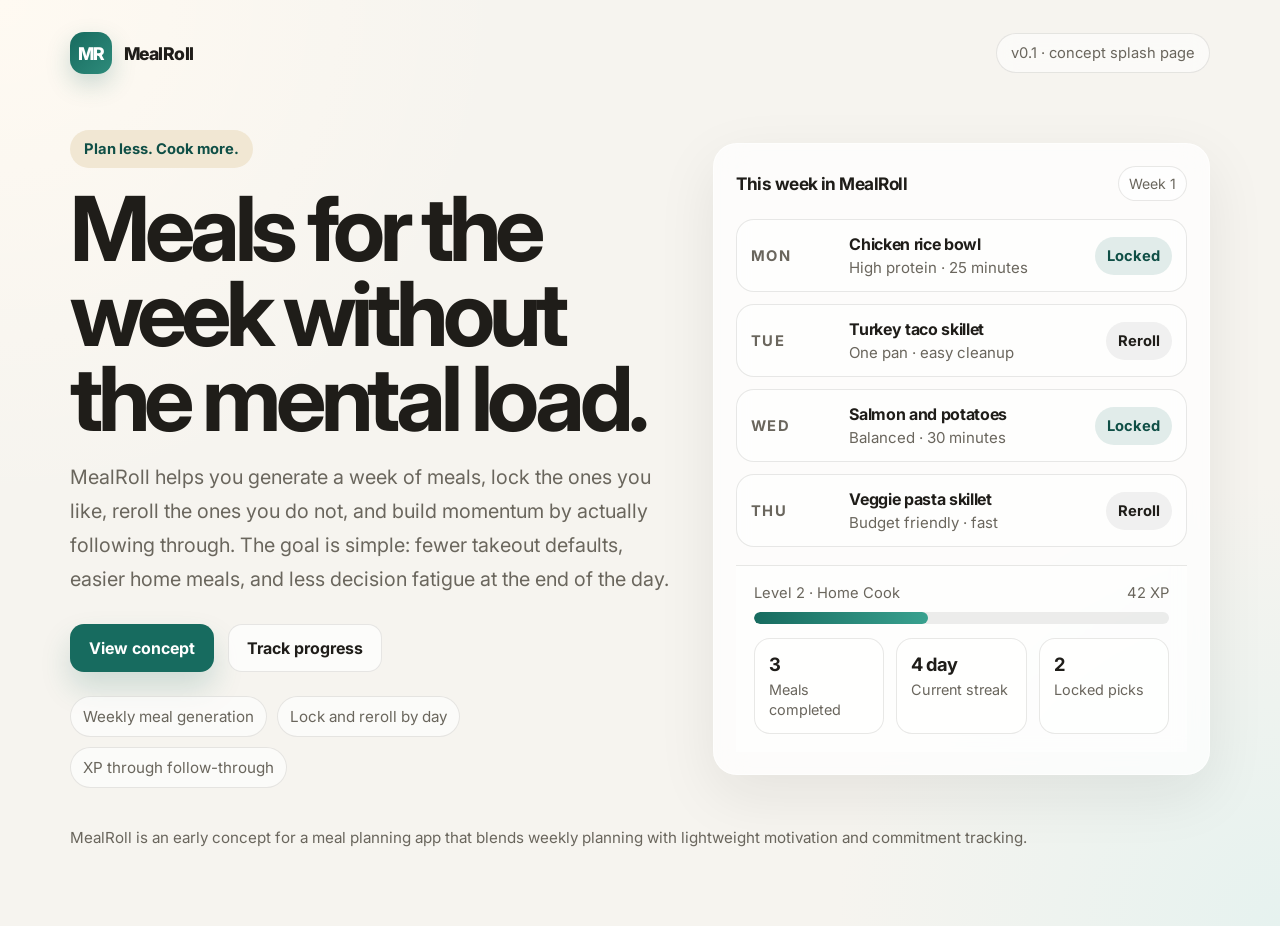
==== index.html @ b52d0d0b "Chaning to index" ====
<!DOCTYPE html>
<html lang="en">
<head>
  <meta charset="UTF-8" />
  <meta name="viewport" content="width=device-width, initial-scale=1.0" />
  <title>MealRoll</title>
  <meta name="description" content="MealRoll helps you plan a week of meals, lock the ones you like, reroll the rest, and build momentum by actually cooking at home." />
  <link rel="preconnect" href="https://fonts.googleapis.com">
  <link rel="preconnect" href="https://fonts.gstatic.com" crossorigin>
  <link href="https://fonts.googleapis.com/css2?family=Inter:wght@400;500;600;700;800&display=swap" rel="stylesheet">
  <style>
    :root {
      --bg: #f6f4ef;
      --surface: rgba(255,255,255,0.72);
      --surface-strong: #fffdfa;
      --text: #1f1d19;
      --muted: #6a665d;
      --line: rgba(31, 29, 25, 0.1);
      --primary: #176b5f;
      --primary-dark: #0f4f46;
      --accent: #f1e7d3;
      --shadow: 0 20px 60px rgba(31, 29, 25, 0.08);
      --radius: 24px;
    }

    * { box-sizing: border-box; }

    body {
      margin: 0;
      font-family: 'Inter', system-ui, sans-serif;
      color: var(--text);
      background:
        radial-gradient(circle at top left, #fffaf2 0%, transparent 32%),
        radial-gradient(circle at bottom right, #e6f2ef 0%, transparent 28%),
        var(--bg);
      min-height: 100vh;
    }

    .wrap {
      max-width: 1180px;
      margin: 0 auto;
      padding: 32px 20px 64px;
    }

    header {
      display: flex;
      align-items: center;
      justify-content: space-between;
      margin-bottom: 56px;
    }

    .brand {
      display: inline-flex;
      align-items: center;
      gap: 12px;
      font-weight: 800;
      letter-spacing: -0.03em;
      font-size: 1.1rem;
    }

    .brand-mark {
      width: 42px;
      height: 42px;
      border-radius: 14px;
      display: grid;
      place-items: center;
      background: linear-gradient(135deg, var(--primary), #2e8b7b);
      color: white;
      box-shadow: 0 10px 24px rgba(23, 107, 95, 0.22);
      font-weight: 800;
    }

    .status {
      border: 1px solid var(--line);
      background: rgba(255,255,255,0.55);
      color: var(--muted);
      padding: 10px 14px;
      border-radius: 999px;
      font-size: 0.92rem;
      backdrop-filter: blur(10px);
    }

    .hero {
      display: grid;
      grid-template-columns: 1.1fr 0.9fr;
      gap: 36px;
      align-items: center;
    }

    .eyebrow {
      display: inline-flex;
      align-items: center;
      gap: 8px;
      padding: 10px 14px;
      border-radius: 999px;
      background: var(--accent);
      color: var(--primary-dark);
      font-weight: 700;
      font-size: 0.92rem;
      margin-bottom: 18px;
    }

    h1 {
      font-size: clamp(2.8rem, 7vw, 5.6rem);
      line-height: 0.95;
      letter-spacing: -0.06em;
      margin: 0 0 20px;
      max-width: 10ch;
    }

    .lead {
      font-size: clamp(1.05rem, 1.7vw, 1.24rem);
      line-height: 1.7;
      color: var(--muted);
      max-width: 58ch;
      margin-bottom: 28px;
    }

    .actions {
      display: flex;
      flex-wrap: wrap;
      gap: 14px;
      margin-bottom: 24px;
    }

    .btn {
      display: inline-flex;
      align-items: center;
      justify-content: center;
      min-height: 48px;
      padding: 0 18px;
      border-radius: 14px;
      text-decoration: none;
      font-weight: 700;
      border: 1px solid transparent;
    }

    .btn-primary {
      background: var(--primary);
      color: white;
      box-shadow: 0 16px 30px rgba(23, 107, 95, 0.18);
    }

    .btn-secondary {
      background: rgba(255,255,255,0.7);
      color: var(--text);
      border-color: var(--line);
    }

    .mini-points {
      display: flex;
      flex-wrap: wrap;
      gap: 10px;
    }

    .mini-points span {
      border: 1px solid var(--line);
      background: rgba(255,255,255,0.6);
      padding: 10px 12px;
      border-radius: 999px;
      color: var(--muted);
      font-size: 0.95rem;
    }

    .panel {
      background: var(--surface);
      border: 1px solid rgba(255,255,255,0.6);
      box-shadow: var(--shadow);
      border-radius: var(--radius);
      backdrop-filter: blur(16px);
      overflow: hidden;
    }

    .planner {
      padding: 22px;
    }

    .planner-head {
      display: flex;
      justify-content: space-between;
      align-items: center;
      margin-bottom: 18px;
    }

    .planner-head h2 {
      margin: 0;
      font-size: 1.08rem;
      letter-spacing: -0.03em;
    }

    .week-tag {
      font-size: 0.88rem;
      color: var(--muted);
      padding: 8px 10px;
      border-radius: 999px;
      background: rgba(255,255,255,0.65);
      border: 1px solid var(--line);
    }

    .day {
      display: grid;
      grid-template-columns: 84px 1fr auto;
      gap: 14px;
      align-items: center;
      padding: 14px;
      border: 1px solid var(--line);
      border-radius: 18px;
      background: rgba(255,255,255,0.56);
      margin-bottom: 12px;
    }

    .day:last-child { margin-bottom: 0; }

    .day-name {
      font-size: 0.92rem;
      color: var(--muted);
      font-weight: 700;
      text-transform: uppercase;
      letter-spacing: 0.08em;
    }

    .meal-name {
      font-weight: 700;
      letter-spacing: -0.02em;
    }

    .meal-note {
      font-size: 0.94rem;
      color: var(--muted);
      margin-top: 4px;
    }

    .pill {
      display: inline-flex;
      align-items: center;
      gap: 8px;
      padding: 10px 12px;
      border-radius: 999px;
      font-size: 0.92rem;
      font-weight: 700;
      white-space: nowrap;
    }

    .locked {
      background: rgba(23, 107, 95, 0.12);
      color: var(--primary-dark);
    }

    .reroll {
      background: rgba(31, 29, 25, 0.06);
      color: var(--text);
    }

    .progress-card {
      margin-top: 18px;
      padding: 18px;
      border-top: 1px solid var(--line);
      background: rgba(255,255,255,0.42);
    }

    .progress-label {
      display: flex;
      justify-content: space-between;
      color: var(--muted);
      font-size: 0.92rem;
      margin-bottom: 10px;
    }

    .bar {
      width: 100%;
      height: 12px;
      background: rgba(31, 29, 25, 0.08);
      border-radius: 999px;
      overflow: hidden;
      margin-bottom: 14px;
    }

    .bar > div {
      width: 42%;
      height: 100%;
      background: linear-gradient(90deg, var(--primary), #39a18f);
      border-radius: inherit;
    }

    .stats {
      display: grid;
      grid-template-columns: repeat(3, 1fr);
      gap: 12px;
    }

    .stat {
      padding: 14px;
      border-radius: 16px;
      background: rgba(255,255,255,0.58);
      border: 1px solid var(--line);
    }

    .stat strong {
      display: block;
      font-size: 1.15rem;
      letter-spacing: -0.03em;
      margin-bottom: 4px;
    }

    .stat span {
      color: var(--muted);
      font-size: 0.9rem;
    }

    .footer-note {
      margin-top: 40px;
      color: var(--muted);
      font-size: 0.95rem;
    }

    @media (max-width: 900px) {
      .hero {
        grid-template-columns: 1fr;
      }

      header {
        flex-direction: column;
        align-items: flex-start;
        gap: 14px;
      }
    }

    @media (max-width: 640px) {
      .wrap {
        padding: 20px 16px 44px;
      }

      .day {
        grid-template-columns: 1fr;
      }

      .stats {
        grid-template-columns: 1fr;
      }

      h1 {
        max-width: none;
      }
    }
  </style>
</head>
<body>
  <div class="wrap">
    <header>
      <div class="brand">
        <div class="brand-mark">MR</div>
        <span>MealRoll</span>
      </div>
      <div class="status">v0.1 · concept splash page</div>
    </header>

    <main class="hero">
      <section>
        <div class="eyebrow">Plan less. Cook more.</div>
        <h1>Meals for the week without the mental load.</h1>
        <p class="lead">
          MealRoll helps you generate a week of meals, lock the ones you like, reroll the ones you do not,
          and build momentum by actually following through. The goal is simple: fewer takeout defaults,
          easier home meals, and less decision fatigue at the end of the day.
        </p>
        <div class="actions">
          <a class="btn btn-primary" href="#">View concept</a>
          <a class="btn btn-secondary" href="#">Track progress</a>
        </div>
        <div class="mini-points">
          <span>Weekly meal generation</span>
          <span>Lock and reroll by day</span>
          <span>XP through follow-through</span>
        </div>
      </section>

      <section class="panel">
        <div class="planner">
          <div class="planner-head">
            <h2>This week in MealRoll</h2>
            <div class="week-tag">Week 1</div>
          </div>

          <div class="day">
            <div class="day-name">Mon</div>
            <div>
              <div class="meal-name">Chicken rice bowl</div>
              <div class="meal-note">High protein · 25 minutes</div>
            </div>
            <div class="pill locked">Locked</div>
          </div>

          <div class="day">
            <div class="day-name">Tue</div>
            <div>
              <div class="meal-name">Turkey taco skillet</div>
              <div class="meal-note">One pan · easy cleanup</div>
            </div>
            <div class="pill reroll">Reroll</div>
          </div>

          <div class="day">
            <div class="day-name">Wed</div>
            <div>
              <div class="meal-name">Salmon and potatoes</div>
              <div class="meal-note">Balanced · 30 minutes</div>
            </div>
            <div class="pill locked">Locked</div>
          </div>

          <div class="day">
            <div class="day-name">Thu</div>
            <div>
              <div class="meal-name">Veggie pasta skillet</div>
              <div class="meal-note">Budget friendly · fast</div>
            </div>
            <div class="pill reroll">Reroll</div>
          </div>

          <div class="progress-card">
            <div class="progress-label">
              <span>Level 2 · Home Cook</span>
              <span>42 XP</span>
            </div>
            <div class="bar"><div></div></div>
            <div class="stats">
              <div class="stat">
                <strong>3</strong>
                <span>Meals completed</span>
              </div>
              <div class="stat">
                <strong>4 day</strong>
                <span>Current streak</span>
              </div>
              <div class="stat">
                <strong>2</strong>
                <span>Locked picks</span>
              </div>
            </div>
          </div>
        </div>
      </section>
    </main>

    <p class="footer-note">
      MealRoll is an early concept for a meal planning app that blends weekly planning with lightweight motivation and commitment tracking.
    </p>
  </div>
</body>
</html>
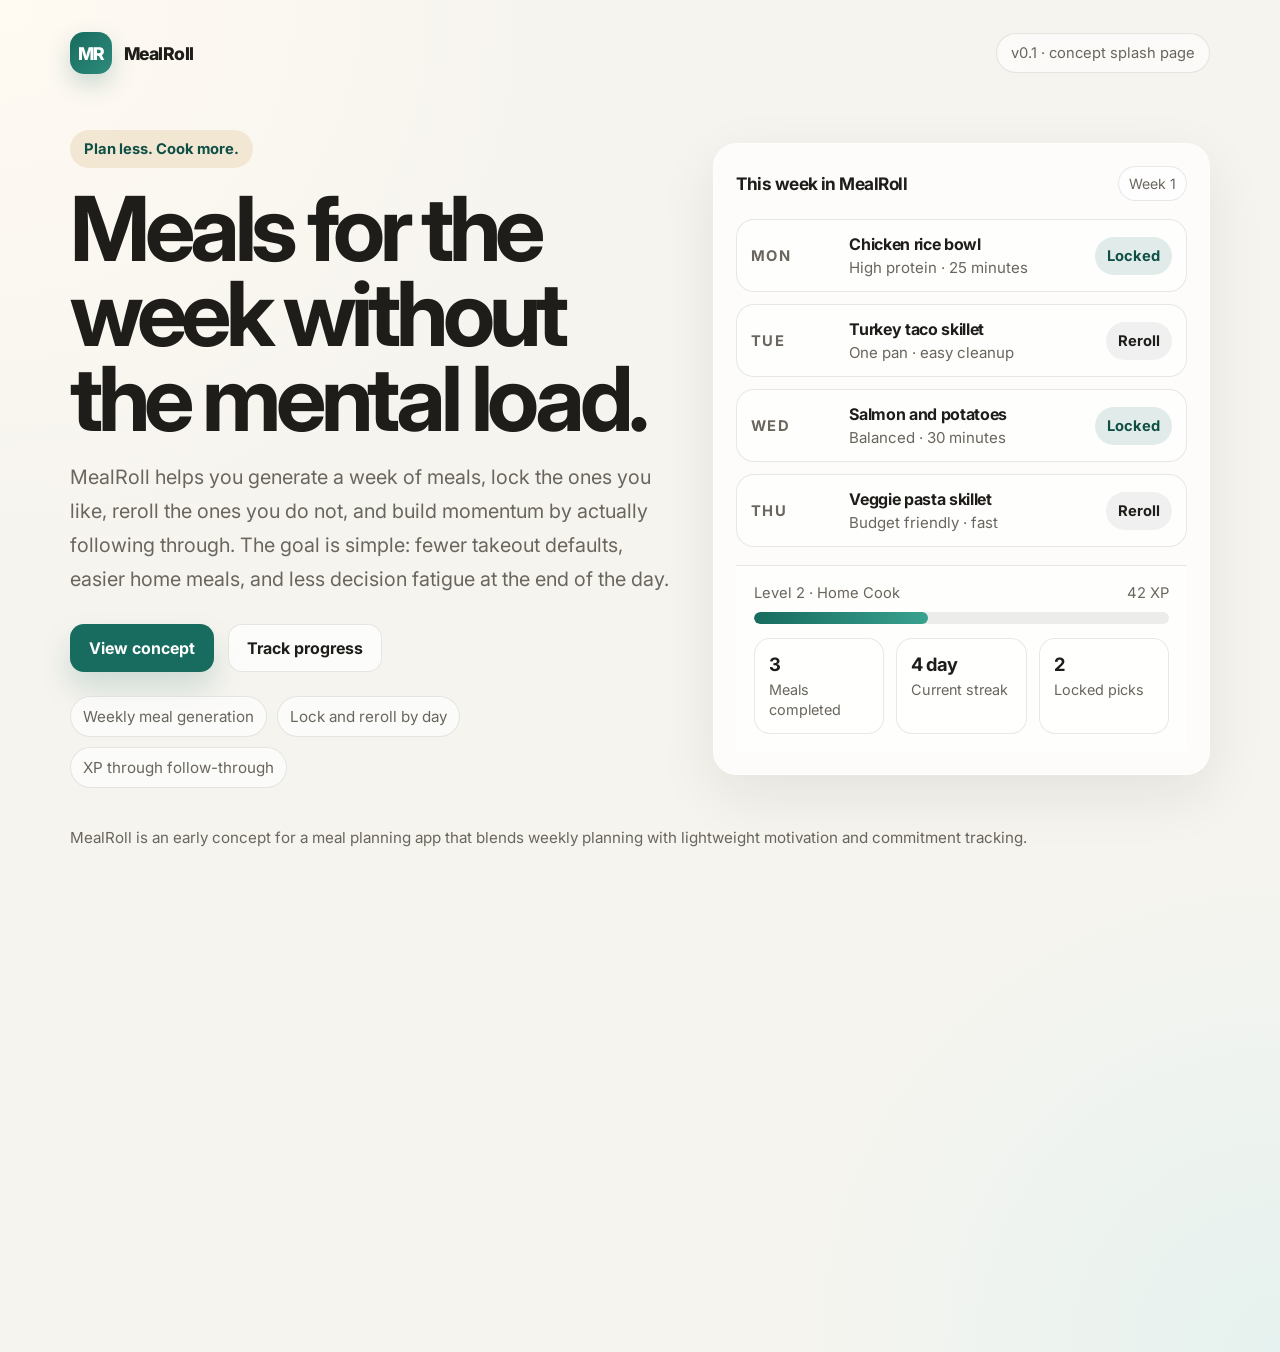
==== commit 0b4d8b6b: "Adding in user comment section." ====
--- a/index.html
+++ b/index.html
@@ -446,5 +446,10 @@
       MealRoll is an early concept for a meal planning app that blends weekly planning with lightweight motivation and commitment tracking.
     </p>
   </div>
+
+<!-- Adding this in for getting user feedback -->  
+<iframe data-tally-src="https://tally.so/embed/q4MkbG?alignLeft=1&hideTitle=1&transparentBackground=1&dynamicHeight=1" loading="lazy" width="100%" height="422" frameborder="0" marginheight="0" marginwidth="0" title="Give me your feedback!"></iframe>
+<script>var d=document,w="https://tally.so/widgets/embed.js",v=function(){"undefined"!=typeof Tally?Tally.loadEmbeds():d.querySelectorAll("iframe[data-tally-src]:not([src])").forEach((function(e){e.src=e.dataset.tallySrc}))};if("undefined"!=typeof Tally)v();else if(d.querySelector('script[src="'+w+'"]')==null){var s=d.createElement("script");s.src=w,s.onload=v,s.onerror=v,d.body.appendChild(s);}</script>
+
 </body>
 </html>
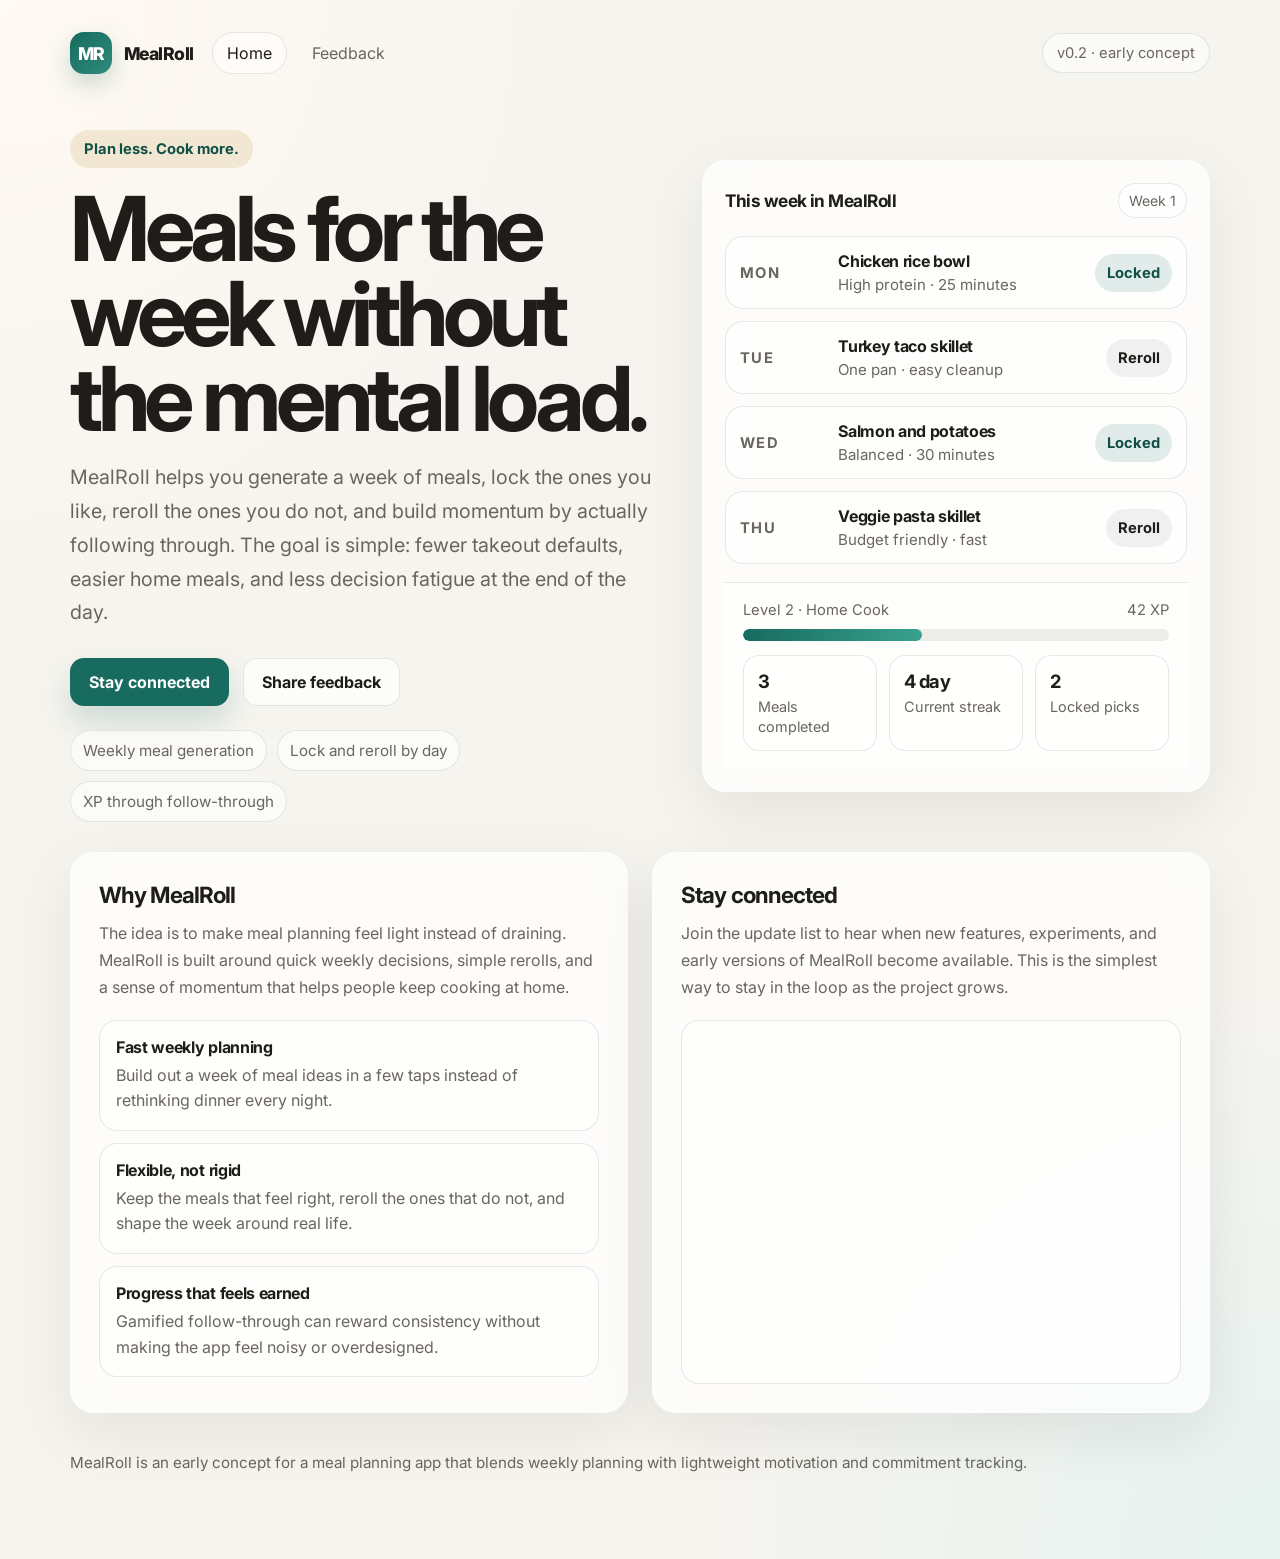
==== commit 71728689: "Moving feedback to new page. Adding menu for nav." ====
--- a/index.html
+++ b/index.html
@@ -4,7 +4,8 @@
   <meta charset="UTF-8" />
   <meta name="viewport" content="width=device-width, initial-scale=1.0" />
   <title>MealRoll</title>
-  <meta name="description" content="MealRoll helps you plan a week of meals, lock the ones you like, reroll the rest, and build momentum by actually cooking at home." />
+  <meta name="description" content="MealRoll helps you plan a week of meals, lock the ones you like, reroll the rest, and stay motivated to cook at home." />
+  <link rel="canonical" href="https://p4r4d0x42.github.io/MealRoll/" />
   <link rel="preconnect" href="https://fonts.googleapis.com">
   <link rel="preconnect" href="https://fonts.gstatic.com" crossorigin>
   <link href="https://fonts.googleapis.com/css2?family=Inter:wght@400;500;600;700;800&display=swap" rel="stylesheet">
@@ -22,9 +23,8 @@
       --shadow: 0 20px 60px rgba(31, 29, 25, 0.08);
       --radius: 24px;
     }
-
     * { box-sizing: border-box; }
-
+    html { scroll-behavior: smooth; }
     body {
       margin: 0;
       font-family: 'Inter', system-ui, sans-serif;
@@ -35,421 +35,268 @@
         var(--bg);
       min-height: 100vh;
     }
-
-    .wrap {
-      max-width: 1180px;
-      margin: 0 auto;
-      padding: 32px 20px 64px;
-    }
-
+    a { color: inherit; }
+    .wrap { max-width: 1180px; margin: 0 auto; padding: 32px 20px 72px; }
     header {
-      display: flex;
-      align-items: center;
-      justify-content: space-between;
-      margin-bottom: 56px;
-    }
-
-    .brand {
-      display: inline-flex;
-      align-items: center;
-      gap: 12px;
-      font-weight: 800;
-      letter-spacing: -0.03em;
-      font-size: 1.1rem;
-    }
-
+      display: flex; align-items: center; justify-content: space-between; gap: 20px; margin-bottom: 56px;
+    }
+    .brand-row { display: flex; align-items: center; gap: 18px; flex-wrap: wrap; }
+    .brand { display: inline-flex; align-items: center; gap: 12px; font-weight: 800; letter-spacing: -0.03em; font-size: 1.1rem; text-decoration: none; }
     .brand-mark {
-      width: 42px;
-      height: 42px;
-      border-radius: 14px;
-      display: grid;
-      place-items: center;
-      background: linear-gradient(135deg, var(--primary), #2e8b7b);
-      color: white;
-      box-shadow: 0 10px 24px rgba(23, 107, 95, 0.22);
-      font-weight: 800;
-    }
-
+      width: 42px; height: 42px; border-radius: 14px; display: grid; place-items: center;
+      background: linear-gradient(135deg, var(--primary), #2e8b7b); color: white;
+      box-shadow: 0 10px 24px rgba(23, 107, 95, 0.22); font-weight: 800;
+    }
+    nav { display: flex; align-items: center; gap: 10px; flex-wrap: wrap; }
+    .nav-link {
+      text-decoration: none; color: var(--muted); padding: 10px 14px; border-radius: 999px;
+      border: 1px solid transparent; transition: 180ms ease;
+    }
+    .nav-link:hover, .nav-link.active { color: var(--text); border-color: var(--line); background: rgba(255,255,255,0.56); }
     .status {
-      border: 1px solid var(--line);
-      background: rgba(255,255,255,0.55);
-      color: var(--muted);
-      padding: 10px 14px;
-      border-radius: 999px;
-      font-size: 0.92rem;
-      backdrop-filter: blur(10px);
-    }
-
+      border: 1px solid var(--line); background: rgba(255,255,255,0.55); color: var(--muted);
+      padding: 10px 14px; border-radius: 999px; font-size: 0.92rem; backdrop-filter: blur(10px);
+      white-space: nowrap;
+    }
     .hero {
-      display: grid;
-      grid-template-columns: 1.1fr 0.9fr;
-      gap: 36px;
-      align-items: center;
-    }
-
+      display: grid; grid-template-columns: 1.08fr 0.92fr; gap: 36px; align-items: center; margin-bottom: 30px;
+    }
     .eyebrow {
-      display: inline-flex;
-      align-items: center;
-      gap: 8px;
-      padding: 10px 14px;
-      border-radius: 999px;
-      background: var(--accent);
-      color: var(--primary-dark);
-      font-weight: 700;
-      font-size: 0.92rem;
-      margin-bottom: 18px;
-    }
-
+      display: inline-flex; align-items: center; gap: 8px; padding: 10px 14px; border-radius: 999px;
+      background: var(--accent); color: var(--primary-dark); font-weight: 700; font-size: 0.92rem; margin-bottom: 18px;
+    }
     h1 {
-      font-size: clamp(2.8rem, 7vw, 5.6rem);
-      line-height: 0.95;
-      letter-spacing: -0.06em;
-      margin: 0 0 20px;
-      max-width: 10ch;
-    }
-
+      font-size: clamp(2.8rem, 7vw, 5.6rem); line-height: 0.95; letter-spacing: -0.06em; margin: 0 0 20px; max-width: 10ch;
+    }
     .lead {
-      font-size: clamp(1.05rem, 1.7vw, 1.24rem);
-      line-height: 1.7;
-      color: var(--muted);
-      max-width: 58ch;
-      margin-bottom: 28px;
-    }
-
-    .actions {
-      display: flex;
-      flex-wrap: wrap;
-      gap: 14px;
-      margin-bottom: 24px;
-    }
-
+      font-size: clamp(1.05rem, 1.7vw, 1.24rem); line-height: 1.7; color: var(--muted);
+      max-width: 58ch; margin-bottom: 28px;
+    }
+    .actions { display: flex; flex-wrap: wrap; gap: 14px; margin-bottom: 24px; }
     .btn {
-      display: inline-flex;
-      align-items: center;
-      justify-content: center;
-      min-height: 48px;
-      padding: 0 18px;
-      border-radius: 14px;
-      text-decoration: none;
-      font-weight: 700;
-      border: 1px solid transparent;
-    }
-
-    .btn-primary {
-      background: var(--primary);
-      color: white;
-      box-shadow: 0 16px 30px rgba(23, 107, 95, 0.18);
-    }
-
-    .btn-secondary {
-      background: rgba(255,255,255,0.7);
-      color: var(--text);
-      border-color: var(--line);
-    }
-
-    .mini-points {
-      display: flex;
-      flex-wrap: wrap;
-      gap: 10px;
-    }
-
+      display: inline-flex; align-items: center; justify-content: center; min-height: 48px; padding: 0 18px;
+      border-radius: 14px; text-decoration: none; font-weight: 700; border: 1px solid transparent;
+    }
+    .btn-primary { background: var(--primary); color: white; box-shadow: 0 16px 30px rgba(23, 107, 95, 0.18); }
+    .btn-secondary { background: rgba(255,255,255,0.7); color: var(--text); border-color: var(--line); }
+    .mini-points { display: flex; flex-wrap: wrap; gap: 10px; }
     .mini-points span {
-      border: 1px solid var(--line);
-      background: rgba(255,255,255,0.6);
-      padding: 10px 12px;
-      border-radius: 999px;
-      color: var(--muted);
-      font-size: 0.95rem;
-    }
-
+      border: 1px solid var(--line); background: rgba(255,255,255,0.6); padding: 10px 12px; border-radius: 999px; color: var(--muted); font-size: 0.95rem;
+    }
     .panel {
-      background: var(--surface);
-      border: 1px solid rgba(255,255,255,0.6);
-      box-shadow: var(--shadow);
-      border-radius: var(--radius);
-      backdrop-filter: blur(16px);
-      overflow: hidden;
-    }
-
-    .planner {
-      padding: 22px;
-    }
-
-    .planner-head {
-      display: flex;
-      justify-content: space-between;
-      align-items: center;
-      margin-bottom: 18px;
-    }
-
-    .planner-head h2 {
-      margin: 0;
-      font-size: 1.08rem;
-      letter-spacing: -0.03em;
-    }
-
+      background: var(--surface); border: 1px solid rgba(255,255,255,0.6); box-shadow: var(--shadow);
+      border-radius: var(--radius); backdrop-filter: blur(16px); overflow: hidden;
+    }
+    .planner { padding: 22px; }
+    .planner-head { display: flex; justify-content: space-between; align-items: center; margin-bottom: 18px; gap: 12px; }
+    .planner-head h2 { margin: 0; font-size: 1.08rem; letter-spacing: -0.03em; }
     .week-tag {
-      font-size: 0.88rem;
-      color: var(--muted);
-      padding: 8px 10px;
-      border-radius: 999px;
-      background: rgba(255,255,255,0.65);
-      border: 1px solid var(--line);
-    }
-
+      font-size: 0.88rem; color: var(--muted); padding: 8px 10px; border-radius: 999px;
+      background: rgba(255,255,255,0.65); border: 1px solid var(--line);
+    }
     .day {
-      display: grid;
-      grid-template-columns: 84px 1fr auto;
-      gap: 14px;
-      align-items: center;
-      padding: 14px;
-      border: 1px solid var(--line);
-      border-radius: 18px;
-      background: rgba(255,255,255,0.56);
-      margin-bottom: 12px;
-    }
-
+      display: grid; grid-template-columns: 84px 1fr auto; gap: 14px; align-items: center; padding: 14px;
+      border: 1px solid var(--line); border-radius: 18px; background: rgba(255,255,255,0.56); margin-bottom: 12px;
+    }
     .day:last-child { margin-bottom: 0; }
-
-    .day-name {
-      font-size: 0.92rem;
-      color: var(--muted);
-      font-weight: 700;
-      text-transform: uppercase;
-      letter-spacing: 0.08em;
-    }
-
-    .meal-name {
-      font-weight: 700;
-      letter-spacing: -0.02em;
-    }
-
-    .meal-note {
-      font-size: 0.94rem;
-      color: var(--muted);
-      margin-top: 4px;
-    }
-
+    .day-name { font-size: 0.92rem; color: var(--muted); font-weight: 700; text-transform: uppercase; letter-spacing: 0.08em; }
+    .meal-name { font-weight: 700; letter-spacing: -0.02em; }
+    .meal-note { font-size: 0.94rem; color: var(--muted); margin-top: 4px; }
     .pill {
-      display: inline-flex;
-      align-items: center;
-      gap: 8px;
-      padding: 10px 12px;
-      border-radius: 999px;
-      font-size: 0.92rem;
-      font-weight: 700;
-      white-space: nowrap;
-    }
-
-    .locked {
-      background: rgba(23, 107, 95, 0.12);
-      color: var(--primary-dark);
-    }
-
-    .reroll {
-      background: rgba(31, 29, 25, 0.06);
-      color: var(--text);
-    }
-
-    .progress-card {
-      margin-top: 18px;
-      padding: 18px;
-      border-top: 1px solid var(--line);
-      background: rgba(255,255,255,0.42);
-    }
-
-    .progress-label {
-      display: flex;
-      justify-content: space-between;
-      color: var(--muted);
-      font-size: 0.92rem;
-      margin-bottom: 10px;
-    }
-
-    .bar {
-      width: 100%;
-      height: 12px;
-      background: rgba(31, 29, 25, 0.08);
-      border-radius: 999px;
-      overflow: hidden;
-      margin-bottom: 14px;
-    }
-
-    .bar > div {
-      width: 42%;
-      height: 100%;
-      background: linear-gradient(90deg, var(--primary), #39a18f);
-      border-radius: inherit;
-    }
-
-    .stats {
-      display: grid;
-      grid-template-columns: repeat(3, 1fr);
-      gap: 12px;
-    }
-
-    .stat {
-      padding: 14px;
-      border-radius: 16px;
-      background: rgba(255,255,255,0.58);
-      border: 1px solid var(--line);
-    }
-
-    .stat strong {
-      display: block;
-      font-size: 1.15rem;
-      letter-spacing: -0.03em;
-      margin-bottom: 4px;
-    }
-
-    .stat span {
-      color: var(--muted);
-      font-size: 0.9rem;
-    }
-
-    .footer-note {
-      margin-top: 40px;
-      color: var(--muted);
-      font-size: 0.95rem;
-    }
-
-    @media (max-width: 900px) {
-      .hero {
-        grid-template-columns: 1fr;
-      }
-
-      header {
-        flex-direction: column;
-        align-items: flex-start;
-        gap: 14px;
-      }
-    }
-
+      display: inline-flex; align-items: center; gap: 8px; padding: 10px 12px; border-radius: 999px; font-size: 0.92rem; font-weight: 700; white-space: nowrap;
+    }
+    .locked { background: rgba(23, 107, 95, 0.12); color: var(--primary-dark); }
+    .reroll { background: rgba(31, 29, 25, 0.06); color: var(--text); }
+    .progress-card { margin-top: 18px; padding: 18px; border-top: 1px solid var(--line); background: rgba(255,255,255,0.42); }
+    .progress-label { display: flex; justify-content: space-between; color: var(--muted); font-size: 0.92rem; margin-bottom: 10px; }
+    .bar { width: 100%; height: 12px; background: rgba(31, 29, 25, 0.08); border-radius: 999px; overflow: hidden; margin-bottom: 14px; }
+    .bar > div { width: 42%; height: 100%; background: linear-gradient(90deg, var(--primary), #39a18f); border-radius: inherit; }
+    .stats { display: grid; grid-template-columns: repeat(3, 1fr); gap: 12px; }
+    .stat { padding: 14px; border-radius: 16px; background: rgba(255,255,255,0.58); border: 1px solid var(--line); }
+    .stat strong { display: block; font-size: 1.15rem; letter-spacing: -0.03em; margin-bottom: 4px; }
+    .stat span { color: var(--muted); font-size: 0.9rem; }
+    .section-grid {
+      display: grid; grid-template-columns: 1fr 1fr; gap: 24px; margin-top: 28px;
+    }
+    .section-card { padding: 28px; }
+    .section-card h3 { margin: 0 0 12px; font-size: 1.4rem; letter-spacing: -0.04em; }
+    .section-card p { margin: 0 0 18px; color: var(--muted); line-height: 1.7; max-width: 58ch; }
+    .feature-list { display: grid; gap: 12px; }
+    .feature-item {
+      border: 1px solid var(--line); background: rgba(255,255,255,0.5); border-radius: 18px; padding: 16px;
+    }
+    .feature-item strong { display: block; margin-bottom: 6px; letter-spacing: -0.02em; }
+    .feature-item span { color: var(--muted); line-height: 1.6; }
+    .tally-wrap {
+      border: 1px solid var(--line); background: rgba(255,255,255,0.48); border-radius: 18px; padding: 14px;
+    }
+    iframe.tally-embed {
+      width: 100%; min-height: 330px; border: none; margin: 0; background: transparent;
+    }
+    .footer-note { margin-top: 40px; color: var(--muted); font-size: 0.95rem; }
+    @media (max-width: 960px) {
+      .hero, .section-grid { grid-template-columns: 1fr; }
+      header { flex-direction: column; align-items: flex-start; }
+    }
     @media (max-width: 640px) {
-      .wrap {
-        padding: 20px 16px 44px;
-      }
-
-      .day {
-        grid-template-columns: 1fr;
-      }
-
-      .stats {
-        grid-template-columns: 1fr;
-      }
-
-      h1 {
-        max-width: none;
-      }
+      .wrap { padding: 20px 16px 44px; }
+      .day { grid-template-columns: 1fr; }
+      .stats { grid-template-columns: 1fr; }
+      h1 { max-width: none; }
+      nav { width: 100%; }
     }
   </style>
 </head>
 <body>
   <div class="wrap">
     <header>
-      <div class="brand">
-        <div class="brand-mark">MR</div>
-        <span>MealRoll</span>
+      <div class="brand-row">
+        <a class="brand" href="./">
+          <div class="brand-mark">MR</div>
+          <span>MealRoll</span>
+        </a>
+        <nav aria-label="Primary navigation">
+          <a class="nav-link active" href="./">Home</a>
+          <a class="nav-link" href="feedback.html">Feedback</a>
+        </nav>
       </div>
-      <div class="status">v0.1 · concept splash page</div>
+      <div class="status">v0.2 · early concept</div>
     </header>
 
-    <main class="hero">
-      <section>
-        <div class="eyebrow">Plan less. Cook more.</div>
-        <h1>Meals for the week without the mental load.</h1>
-        <p class="lead">
-          MealRoll helps you generate a week of meals, lock the ones you like, reroll the ones you do not,
-          and build momentum by actually following through. The goal is simple: fewer takeout defaults,
-          easier home meals, and less decision fatigue at the end of the day.
-        </p>
-        <div class="actions">
-          <a class="btn btn-primary" href="#">View concept</a>
-          <a class="btn btn-secondary" href="#">Track progress</a>
-        </div>
-        <div class="mini-points">
-          <span>Weekly meal generation</span>
-          <span>Lock and reroll by day</span>
-          <span>XP through follow-through</span>
-        </div>
+    <main>
+      <section class="hero">
+        <section>
+          <div class="eyebrow">Plan less. Cook more.</div>
+          <h1>Meals for the week without the mental load.</h1>
+          <p class="lead">
+            MealRoll helps you generate a week of meals, lock the ones you like, reroll the ones you do not,
+            and build momentum by actually following through. The goal is simple: fewer takeout defaults,
+            easier home meals, and less decision fatigue at the end of the day.
+          </p>
+          <div class="actions">
+            <a class="btn btn-primary" href="#updates">Stay connected</a>
+            <a class="btn btn-secondary" href="feedback.html">Share feedback</a>
+          </div>
+          <div class="mini-points">
+            <span>Weekly meal generation</span>
+            <span>Lock and reroll by day</span>
+            <span>XP through follow-through</span>
+          </div>
+        </section>
+
+        <section class="panel">
+          <div class="planner">
+            <div class="planner-head">
+              <h2>This week in MealRoll</h2>
+              <div class="week-tag">Week 1</div>
+            </div>
+
+            <div class="day">
+              <div class="day-name">Mon</div>
+              <div>
+                <div class="meal-name">Chicken rice bowl</div>
+                <div class="meal-note">High protein · 25 minutes</div>
+              </div>
+              <div class="pill locked">Locked</div>
+            </div>
+
+            <div class="day">
+              <div class="day-name">Tue</div>
+              <div>
+                <div class="meal-name">Turkey taco skillet</div>
+                <div class="meal-note">One pan · easy cleanup</div>
+              </div>
+              <div class="pill reroll">Reroll</div>
+            </div>
+
+            <div class="day">
+              <div class="day-name">Wed</div>
+              <div>
+                <div class="meal-name">Salmon and potatoes</div>
+                <div class="meal-note">Balanced · 30 minutes</div>
+              </div>
+              <div class="pill locked">Locked</div>
+            </div>
+
+            <div class="day">
+              <div class="day-name">Thu</div>
+              <div>
+                <div class="meal-name">Veggie pasta skillet</div>
+                <div class="meal-note">Budget friendly · fast</div>
+              </div>
+              <div class="pill reroll">Reroll</div>
+            </div>
+
+            <div class="progress-card">
+              <div class="progress-label">
+                <span>Level 2 · Home Cook</span>
+                <span>42 XP</span>
+              </div>
+              <div class="bar"><div></div></div>
+              <div class="stats">
+                <div class="stat">
+                  <strong>3</strong>
+                  <span>Meals completed</span>
+                </div>
+                <div class="stat">
+                  <strong>4 day</strong>
+                  <span>Current streak</span>
+                </div>
+                <div class="stat">
+                  <strong>2</strong>
+                  <span>Locked picks</span>
+                </div>
+              </div>
+            </div>
+          </div>
+        </section>
       </section>
 
-      <section class="panel">
-        <div class="planner">
-          <div class="planner-head">
-            <h2>This week in MealRoll</h2>
-            <div class="week-tag">Week 1</div>
-          </div>
-
-          <div class="day">
-            <div class="day-name">Mon</div>
-            <div>
-              <div class="meal-name">Chicken rice bowl</div>
-              <div class="meal-note">High protein · 25 minutes</div>
-            </div>
-            <div class="pill locked">Locked</div>
-          </div>
-
-          <div class="day">
-            <div class="day-name">Tue</div>
-            <div>
-              <div class="meal-name">Turkey taco skillet</div>
-              <div class="meal-note">One pan · easy cleanup</div>
-            </div>
-            <div class="pill reroll">Reroll</div>
-          </div>
-
-          <div class="day">
-            <div class="day-name">Wed</div>
-            <div>
-              <div class="meal-name">Salmon and potatoes</div>
-              <div class="meal-note">Balanced · 30 minutes</div>
-            </div>
-            <div class="pill locked">Locked</div>
-          </div>
-
-          <div class="day">
-            <div class="day-name">Thu</div>
-            <div>
-              <div class="meal-name">Veggie pasta skillet</div>
-              <div class="meal-note">Budget friendly · fast</div>
-            </div>
-            <div class="pill reroll">Reroll</div>
-          </div>
-
-          <div class="progress-card">
-            <div class="progress-label">
-              <span>Level 2 · Home Cook</span>
-              <span>42 XP</span>
-            </div>
-            <div class="bar"><div></div></div>
-            <div class="stats">
-              <div class="stat">
-                <strong>3</strong>
-                <span>Meals completed</span>
-              </div>
-              <div class="stat">
-                <strong>4 day</strong>
-                <span>Current streak</span>
-              </div>
-              <div class="stat">
-                <strong>2</strong>
-                <span>Locked picks</span>
-              </div>
-            </div>
-          </div>
-        </div>
+      <section class="section-grid">
+        <section class="panel section-card">
+          <h3>Why MealRoll</h3>
+          <p>
+            The idea is to make meal planning feel light instead of draining. MealRoll is built around quick weekly decisions,
+            simple rerolls, and a sense of momentum that helps people keep cooking at home.
+          </p>
+          <div class="feature-list">
+            <div class="feature-item">
+              <strong>Fast weekly planning</strong>
+              <span>Build out a week of meal ideas in a few taps instead of rethinking dinner every night.</span>
+            </div>
+            <div class="feature-item">
+              <strong>Flexible, not rigid</strong>
+              <span>Keep the meals that feel right, reroll the ones that do not, and shape the week around real life.</span>
+            </div>
+            <div class="feature-item">
+              <strong>Progress that feels earned</strong>
+              <span>Gamified follow-through can reward consistency without making the app feel noisy or overdesigned.</span>
+            </div>
+          </div>
+        </section>
+
+        <section class="panel section-card" id="updates">
+          <h3>Stay connected</h3>
+          <p>
+            Join the update list to hear when new features, experiments, and early versions of MealRoll become available.
+            This is the simplest way to stay in the loop as the project grows.
+          </p>
+          <div class="tally-wrap">
+            <iframe class="tally-embed" data-tally-src="https://tally.so/embed/ZjLdoe?alignLeft=1&hideTitle=1&transparentBackground=1&dynamicHeight=1" loading="lazy" title="Stay connected with MealRoll"></iframe>
+          </div>
+        </section>
       </section>
+
+      <p class="footer-note">
+        MealRoll is an early concept for a meal planning app that blends weekly planning with lightweight motivation and commitment tracking.
+      </p>
     </main>
-
-    <p class="footer-note">
-      MealRoll is an early concept for a meal planning app that blends weekly planning with lightweight motivation and commitment tracking.
-    </p>
   </div>
 
-<!-- Adding this in for getting user feedback -->  
-<iframe data-tally-src="https://tally.so/embed/q4MkbG?alignLeft=1&hideTitle=1&transparentBackground=1&dynamicHeight=1" loading="lazy" width="100%" height="422" frameborder="0" marginheight="0" marginwidth="0" title="Give me your feedback!"></iframe>
-<script>var d=document,w="https://tally.so/widgets/embed.js",v=function(){"undefined"!=typeof Tally?Tally.loadEmbeds():d.querySelectorAll("iframe[data-tally-src]:not([src])").forEach((function(e){e.src=e.dataset.tallySrc}))};if("undefined"!=typeof Tally)v();else if(d.querySelector('script[src="'+w+'"]')==null){var s=d.createElement("script");s.src=w,s.onload=v,s.onerror=v,d.body.appendChild(s);}</script>
-
+  <script data-goatcounter="https://randomgoat.goatcounter.com/count" async src="https://gc.zgo.at/count.js"></script>
+  <script>
+    var d=document,w="https://tally.so/widgets/embed.js",v=function(){"undefined"!=typeof Tally?Tally.loadEmbeds():d.querySelectorAll("iframe[data-tally-src]:not([src])").forEach(function(e){e.src=e.dataset.tallySrc})};
+    if("undefined"!=typeof Tally)v();else if(d.querySelector('script[src="'+w+'"]')==null){var s=d.createElement("script");s.src=w,s.onload=v,s.onerror=v,d.body.appendChild(s);}
+  </script>
 </body>
 </html>
